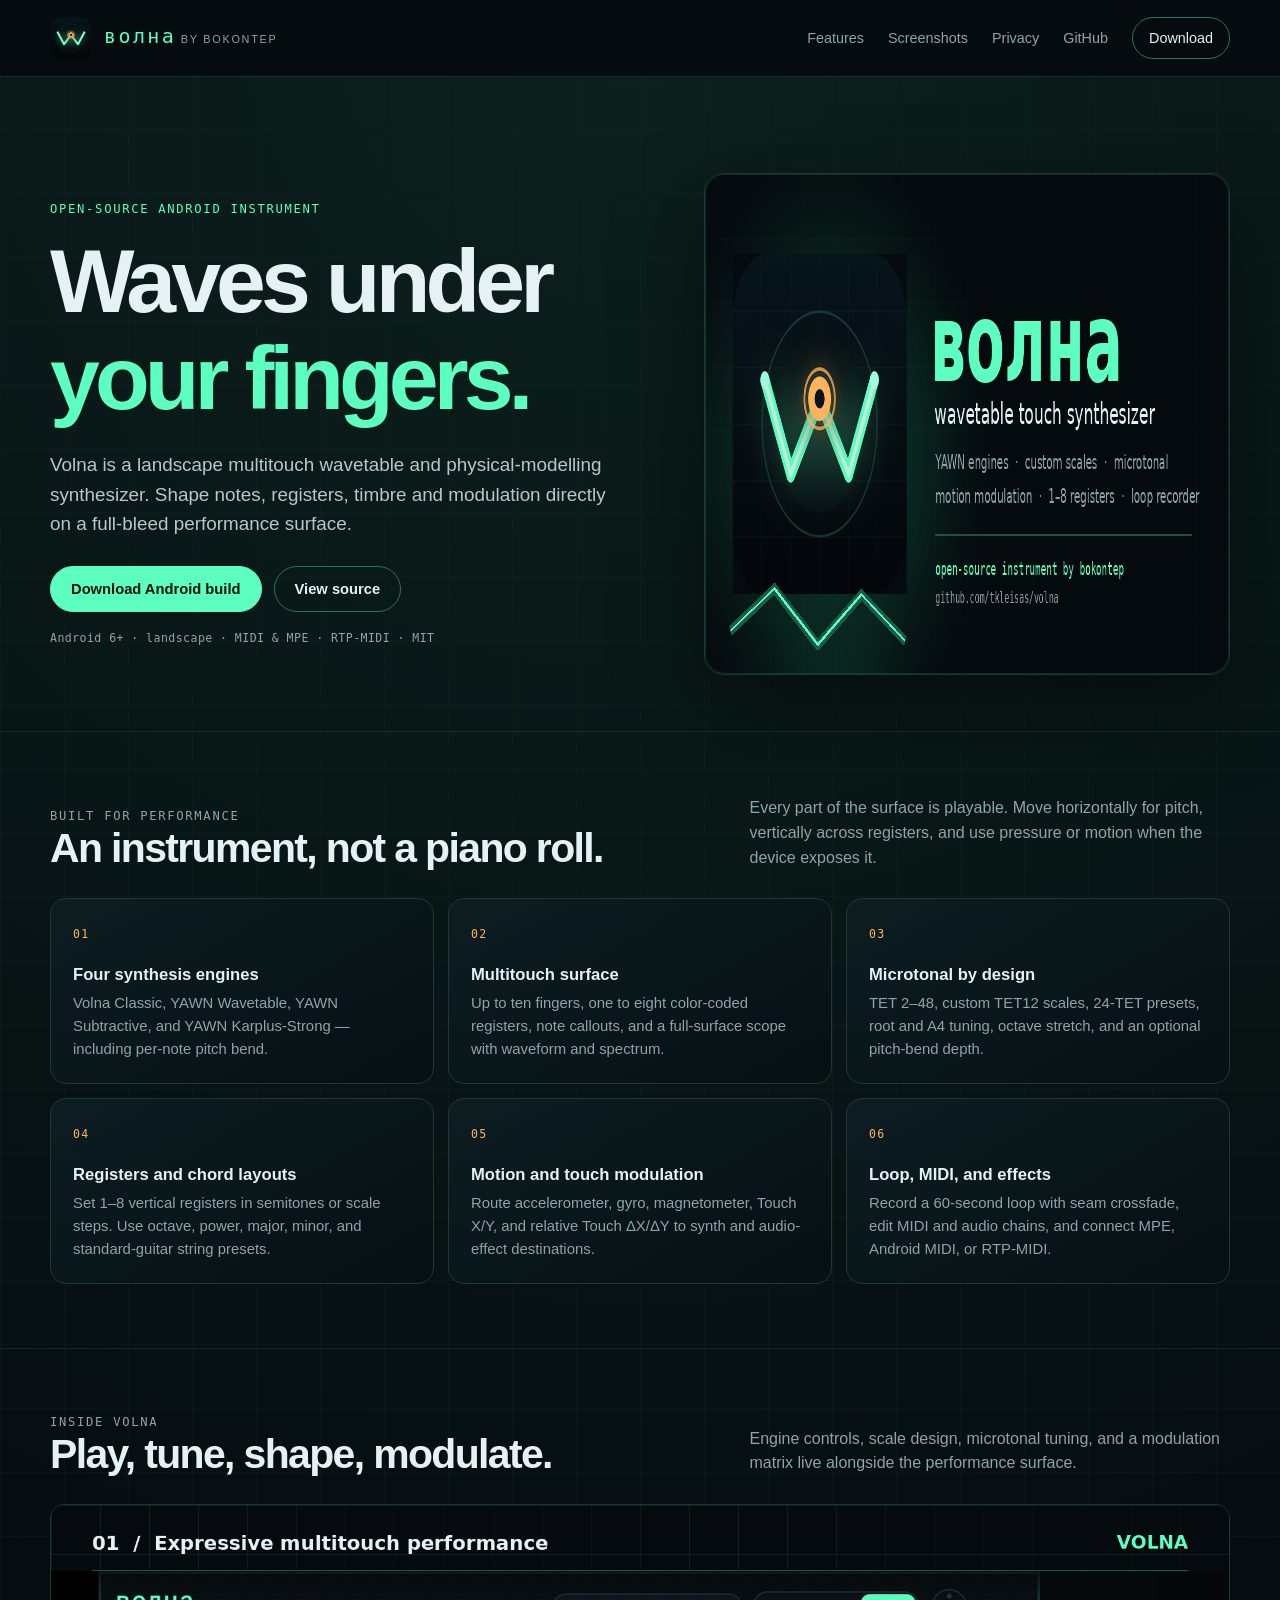
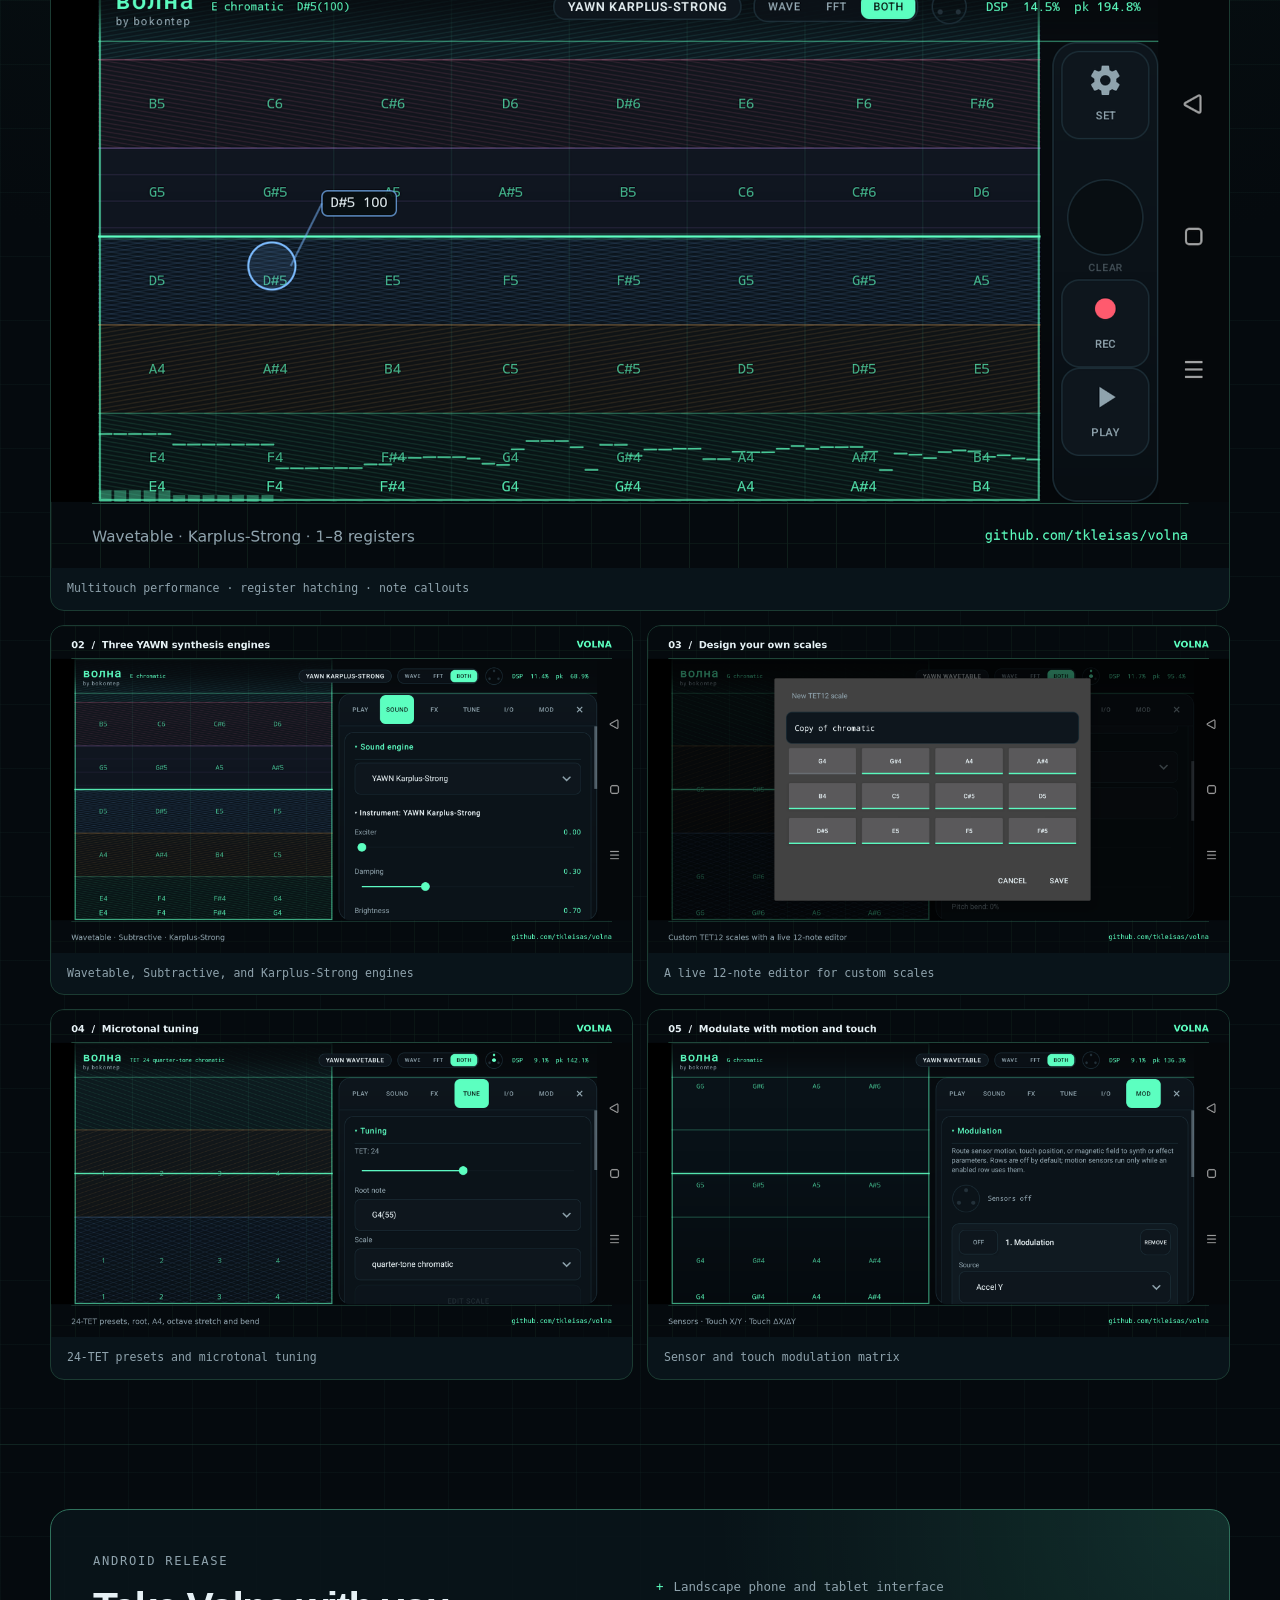
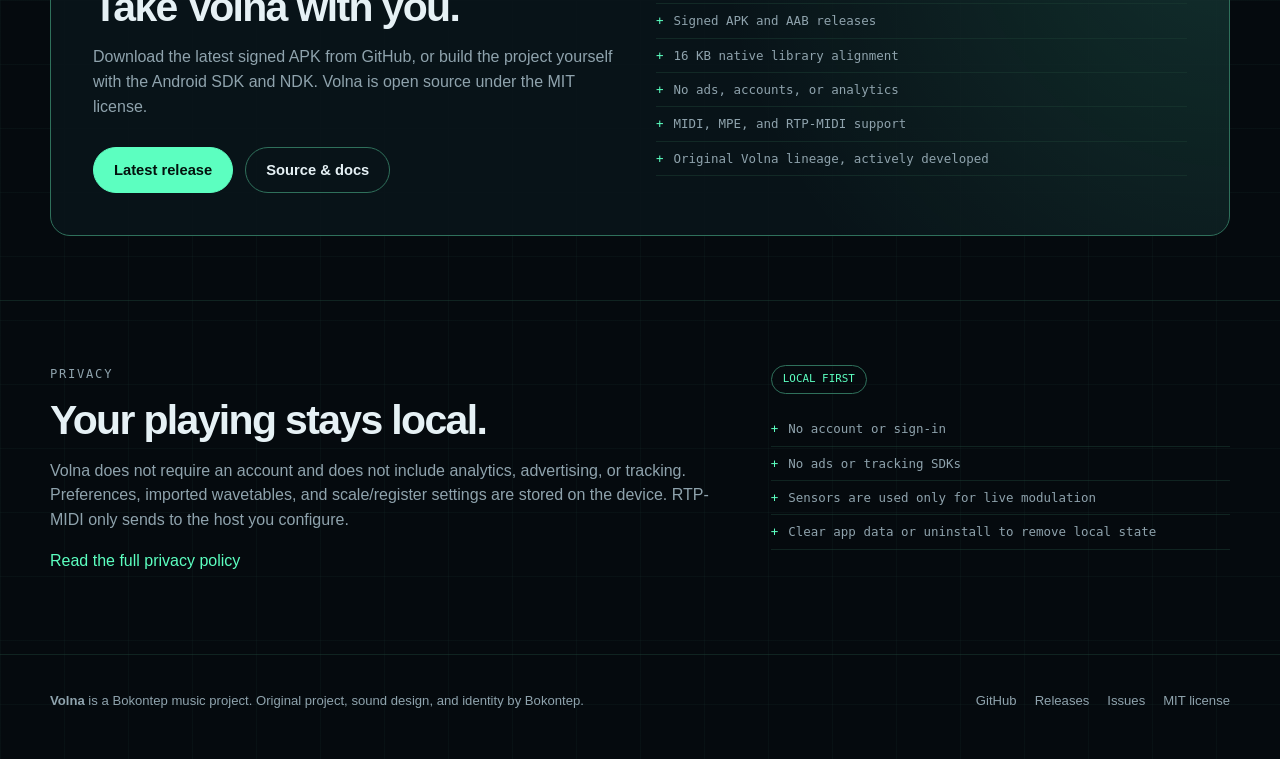
==== docs/index.html @ 293dfcb7 "docs: add the Volna GitHub Pages site Add a responsive project site and Play-required privacy policy" ====
<!doctype html>
<html lang="en">
<head>
  <meta charset="utf-8">
  <meta name="viewport" content="width=device-width, initial-scale=1">
  <title>Volna — wavetable touch synthesizer for Android</title>
  <meta name="description" content="Volna is a Bokontep music project: an open-source, multitouch wavetable and physical-modelling instrument for Android.">
  <meta name="theme-color" content="#050a0e">
  <meta property="og:title" content="Volna — wavetable touch synthesizer">
  <meta property="og:description" content="An expressive multitouch synth with YAWN engines, custom scales, 1–8 registers, motion modulation and a loop recorder.">
  <meta property="og:type" content="website">
  <meta property="og:image" content="https://tkleisas.github.io/volna/assets/feature-graphic.png">
  <meta name="twitter:card" content="summary_large_image">
  <link rel="icon" href="assets/icon.png">
  <link rel="stylesheet" href="styles.css">
</head>
<body>
  <header class="site-header">
    <div class="wrap nav">
      <a class="brand" href="./" aria-label="Volna home">
        <img src="assets/icon.png" alt="" width="42" height="42">
        <span>
          <span class="brand-word">волна</span>
          <span class="brand-by">by bokontep</span>
        </span>
      </a>
      <nav class="nav-links" aria-label="Main navigation">
        <a href="#features">Features</a>
        <a href="#screenshots">Screenshots</a>
        <a href="privacy.html">Privacy</a>
        <a href="https://github.com/tkleisas/volna">GitHub</a>
        <a class="nav-cta" href="https://github.com/tkleisas/volna/releases/latest">Download</a>
      </nav>
    </div>
  </header>

  <main>
    <section class="wrap hero">
      <div>
        <p class="eyebrow">Open-source Android instrument</p>
        <h1>Waves under<br><span>your fingers.</span></h1>
        <p class="lede">
          Volna is a landscape multitouch wavetable and physical-modelling
          synthesizer. Shape notes, registers, timbre and modulation directly
          on a full-bleed performance surface.
        </p>
        <div class="hero-actions">
          <a class="btn btn-primary" href="https://github.com/tkleisas/volna/releases/latest">Download Android build</a>
          <a class="btn" href="https://github.com/tkleisas/volna">View source</a>
        </div>
        <p class="meta">Android 6+ · landscape · MIDI &amp; MPE · RTP-MIDI · MIT</p>
      </div>
      <div class="hero-visual">
        <img src="assets/feature-graphic.png" alt="Volna neon wave icon and feature summary" width="1024" height="500">
      </div>
    </section>

    <section class="section" id="features">
      <div class="wrap">
        <div class="section-head">
          <div>
            <p class="eyebrow">Built for performance</p>
            <h2>An instrument, not a piano roll.</h2>
          </div>
          <p>
            Every part of the surface is playable. Move horizontally for pitch,
            vertically across registers, and use pressure or motion when the
            device exposes it.
          </p>
        </div>
        <div class="feature-grid">
          <article class="card">
            <span class="card-number">01</span>
            <h3>Four synthesis engines</h3>
            <p>Volna Classic, YAWN Wavetable, YAWN Subtractive, and YAWN Karplus-Strong — including per-note pitch bend.</p>
          </article>
          <article class="card">
            <span class="card-number">02</span>
            <h3>Multitouch surface</h3>
            <p>Up to ten fingers, one to eight color-coded registers, note callouts, and a full-surface scope with waveform and spectrum.</p>
          </article>
          <article class="card">
            <span class="card-number">03</span>
            <h3>Microtonal by design</h3>
            <p>TET 2–48, custom TET12 scales, 24-TET presets, root and A4 tuning, octave stretch, and an optional pitch-bend depth.</p>
          </article>
          <article class="card">
            <span class="card-number">04</span>
            <h3>Registers and chord layouts</h3>
            <p>Set 1–8 vertical registers in semitones or scale steps. Use octave, power, major, minor, and standard-guitar string presets.</p>
          </article>
          <article class="card">
            <span class="card-number">05</span>
            <h3>Motion and touch modulation</h3>
            <p>Route accelerometer, gyro, magnetometer, Touch X/Y, and relative Touch ΔX/ΔY to synth and audio-effect destinations.</p>
          </article>
          <article class="card">
            <span class="card-number">06</span>
            <h3>Loop, MIDI, and effects</h3>
            <p>Record a 60-second loop with seam crossfade, edit MIDI and audio chains, and connect MPE, Android MIDI, or RTP-MIDI.</p>
          </article>
        </div>
      </div>
    </section>

    <section class="section" id="screenshots">
      <div class="wrap">
        <div class="section-head">
          <div>
            <p class="eyebrow">Inside Volna</p>
            <h2>Play, tune, shape, modulate.</h2>
          </div>
          <p>Engine controls, scale design, microtonal tuning, and a modulation matrix live alongside the performance surface.</p>
        </div>
        <div class="gallery">
          <figure class="shot">
            <img loading="lazy" src="assets/screens/01-expressive-multitouch-performance.png" alt="Volna performance surface with a touch marker and register hatching" width="1920" height="1080">
            <figcaption>Multitouch performance · register hatching · note callouts</figcaption>
          </figure>
          <figure class="shot">
            <img loading="lazy" src="assets/screens/02-three-yawn-synthesis-engines.png" alt="YAWN Karplus-Strong engine controls" width="1920" height="1080">
            <figcaption>Wavetable, Subtractive, and Karplus-Strong engines</figcaption>
          </figure>
          <figure class="shot">
            <img loading="lazy" src="assets/screens/03-design-your-own-scales.png" alt="TET12 custom scale editor" width="1920" height="1080">
            <figcaption>A live 12-note editor for custom scales</figcaption>
          </figure>
          <figure class="shot">
            <img loading="lazy" src="assets/screens/04-microtonal-tuning.png" alt="24-TET microtonal scale selection" width="1920" height="1080">
            <figcaption>24-TET presets and microtonal tuning</figcaption>
          </figure>
          <figure class="shot">
            <img loading="lazy" src="assets/screens/05-modulate-with-motion-and-touch.png" alt="Volna modulation matrix with sensor and touch sources" width="1920" height="1080">
            <figcaption>Sensor and touch modulation matrix</figcaption>
          </figure>
        </div>
      </div>
    </section>

    <section class="section" id="download">
      <div class="wrap download">
        <div>
          <p class="eyebrow">Android release</p>
          <h2>Take Volna with you.</h2>
          <p>
            Download the latest signed APK from GitHub, or build the project
            yourself with the Android SDK and NDK. Volna is open source under
            the MIT license.
          </p>
          <div class="hero-actions">
            <a class="btn btn-primary" href="https://github.com/tkleisas/volna/releases/latest">Latest release</a>
            <a class="btn" href="https://github.com/tkleisas/volna">Source &amp; docs</a>
          </div>
        </div>
        <ul class="checks">
          <li>Landscape phone and tablet interface</li>
          <li>Signed APK and AAB releases</li>
          <li>16 KB native library alignment</li>
          <li>No ads, accounts, or analytics</li>
          <li>MIDI, MPE, and RTP-MIDI support</li>
          <li>Original Volna lineage, actively developed</li>
        </ul>
      </div>
    </section>

    <section class="section" id="privacy">
      <div class="wrap privacy">
        <div>
          <p class="eyebrow">Privacy</p>
          <h2>Your playing stays local.</h2>
          <p>
            Volna does not require an account and does not include analytics,
            advertising, or tracking. Preferences, imported wavetables, and
            scale/register settings are stored on the device. RTP-MIDI only
            sends to the host you configure.
          </p>
          <p><a href="privacy.html">Read the full privacy policy</a></p>
        </div>
        <div>
          <span class="pill">LOCAL FIRST</span>
          <ul class="checks">
            <li>No account or sign-in</li>
            <li>No ads or tracking SDKs</li>
            <li>Sensors are used only for live modulation</li>
            <li>Clear app data or uninstall to remove local state</li>
          </ul>
        </div>
      </div>
    </section>
  </main>

  <footer class="site-footer">
    <div class="wrap footer-row">
      <div>
        <strong>Volna</strong> is a Bokontep music project. Original project,
        sound design, and identity by Bokontep.
      </div>
      <div class="footer-links">
        <a href="https://github.com/tkleisas/volna">GitHub</a>
        <a href="https://github.com/tkleisas/volna/releases">Releases</a>
        <a href="https://github.com/tkleisas/volna/issues">Issues</a>
        <a href="https://github.com/tkleisas/volna/blob/master/LICENSE">MIT license</a>
      </div>
    </div>
  </footer>
</body>
</html>
---- docs/styles.css ----
:root {
  --bg: #050a0e;
  --bg-raised: #09141a;
  --bg-card: rgba(13, 30, 34, 0.82);
  --line: #1b3b32;
  --line-bright: #2f705b;
  --text: #e6f1f5;
  --muted: #8fa3ad;
  --accent: #5cffc0;
  --accent-dim: #38b98b;
  --amber: #ffb35c;
  --danger: #ff5a6e;
  --mono: "DejaVu Sans Mono", "SFMono-Regular", Consolas, monospace;
  --sans: "Inter", "Segoe UI", Roboto, Helvetica, Arial, sans-serif;
  color-scheme: dark;
}

* {
  box-sizing: border-box;
}

html {
  scroll-behavior: smooth;
}

body {
  margin: 0;
  background:
    linear-gradient(rgba(27, 59, 50, 0.16) 1px, transparent 1px),
    linear-gradient(90deg, rgba(27, 59, 50, 0.16) 1px, transparent 1px),
    radial-gradient(circle at 50% 0%, #0c211e 0, var(--bg) 48%);
  background-size: 64px 64px, 64px 64px, auto;
  color: var(--text);
  font-family: var(--sans);
  line-height: 1.55;
}

a {
  color: var(--accent);
  text-decoration: none;
}

a:hover {
  color: #b9ffe1;
}

img {
  max-width: 100%;
  display: block;
}

.wrap {
  width: min(1180px, calc(100% - 40px));
  margin: 0 auto;
}

.site-header {
  position: sticky;
  top: 0;
  z-index: 20;
  border-bottom: 1px solid rgba(47, 112, 91, 0.35);
  background: rgba(5, 10, 14, 0.86);
  backdrop-filter: blur(18px);
}

.nav {
  min-height: 76px;
  display: flex;
  align-items: center;
  justify-content: space-between;
  gap: 24px;
}

.brand {
  display: flex;
  align-items: center;
  gap: 12px;
  color: var(--text);
}

.brand img {
  width: 42px;
  height: 42px;
  border-radius: 12px;
}

.brand-word {
  font-family: var(--mono);
  font-size: 1.25rem;
  letter-spacing: 0.12em;
  color: var(--accent);
  line-height: 1;
}

.brand-by {
  color: var(--muted);
  font-size: 0.68rem;
  letter-spacing: 0.16em;
  text-transform: uppercase;
}

.nav-links {
  display: flex;
  align-items: center;
  gap: 24px;
  font-size: 0.9rem;
  color: var(--muted);
}

.nav-links a {
  color: var(--muted);
}

.nav-links a:hover {
  color: var(--text);
}

.nav-cta {
  border: 1px solid var(--line-bright);
  border-radius: 999px;
  padding: 9px 16px;
  color: var(--text) !important;
}

.nav-cta:hover {
  border-color: var(--accent);
  background: rgba(92, 255, 192, 0.08);
}

.hero {
  padding: clamp(48px, 8vw, 96px) 0 56px;
  display: grid;
  grid-template-columns: 1.05fr 0.95fr;
  gap: clamp(32px, 6vw, 72px);
  align-items: center;
}

.eyebrow {
  margin: 0 0 14px;
  color: var(--accent);
  font-family: var(--mono);
  font-size: 0.76rem;
  letter-spacing: 0.14em;
  text-transform: uppercase;
}

h1,
h2,
h3 {
  line-height: 1.08;
  margin: 0;
}

h1 {
  margin: 0;
  font-size: clamp(2.8rem, 7vw, 6rem);
  letter-spacing: -0.055em;
  font-weight: 750;
}

h1 span {
  color: var(--accent);
}

.lede {
  max-width: 54ch;
  margin: 24px 0 0;
  color: #b7c7cf;
  font-size: clamp(1rem, 1.6vw, 1.18rem);
}

.hero-actions {
  display: flex;
  flex-wrap: wrap;
  gap: 12px;
  margin-top: 28px;
}

.btn {
  display: inline-flex;
  align-items: center;
  justify-content: center;
  min-height: 46px;
  padding: 0 20px;
  border-radius: 999px;
  border: 1px solid var(--line-bright);
  color: var(--text);
  font-weight: 650;
  font-size: 0.92rem;
}

.btn:hover {
  color: var(--text);
  border-color: var(--accent);
  background: rgba(92, 255, 192, 0.08);
}

.btn-primary {
  border-color: var(--accent);
  background: var(--accent);
  color: #03120d;
}

.btn-primary:hover {
  background: #9cffe0;
  color: #03120d;
}

.meta {
  margin: 18px 0 0;
  color: var(--muted);
  font-family: var(--mono);
  font-size: 0.72rem;
  letter-spacing: 0.04em;
}

.hero-visual {
  position: relative;
  border: 1px solid var(--line);
  border-radius: 20px;
  overflow: hidden;
  box-shadow: 0 30px 90px rgba(0, 0, 0, 0.45);
}

.hero-visual::after {
  content: "";
  position: absolute;
  inset: 0;
  pointer-events: none;
  border-radius: inherit;
  box-shadow: inset 0 0 0 1px rgba(92, 255, 192, 0.12);
}

.section {
  padding: 64px 0;
  border-top: 1px solid rgba(27, 59, 50, 0.55);
}

.section-head {
  display: flex;
  align-items: end;
  justify-content: space-between;
  gap: 24px;
  margin-bottom: 28px;
}

.section-head p {
  max-width: 54ch;
  margin: 0;
  color: var(--muted);
}

h2 {
  margin: 0;
  font-size: clamp(1.8rem, 3.2vw, 2.6rem);
  letter-spacing: -0.04em;
}

.feature-grid {
  display: grid;
  grid-template-columns: repeat(3, minmax(0, 1fr));
  gap: 14px;
}

.card {
  border: 1px solid var(--line);
  border-radius: 16px;
  padding: 22px;
  background: linear-gradient(150deg, rgba(13, 30, 34, 0.9), rgba(6, 15, 19, 0.9));
}

.card-number {
  color: var(--amber);
  font-family: var(--mono);
  font-size: 0.72rem;
  letter-spacing: 0.12em;
}

.card h3 {
  margin: 20px 0 8px;
  font-size: 1.04rem;
}

.card p {
  margin: 0;
  color: var(--muted);
  font-size: 0.93rem;
}

.gallery {
  display: grid;
  grid-template-columns: repeat(2, minmax(0, 1fr));
  gap: 14px;
}

.shot {
  margin: 0;
  border: 1px solid var(--line);
  border-radius: 14px;
  overflow: hidden;
  background: var(--bg-raised);
}

.shot img {
  width: 100%;
  height: auto;
}

.shot figcaption {
  padding: 12px 16px;
  color: var(--muted);
  font-family: var(--mono);
  font-size: 0.72rem;
}

.shot:first-child {
  grid-column: 1 / -1;
}

.download {
  display: grid;
  grid-template-columns: 1fr 1fr;
  gap: 32px;
  align-items: start;
  border: 1px solid var(--line-bright);
  border-radius: 20px;
  padding: clamp(24px, 4vw, 42px);
  background:
    radial-gradient(circle at 100% 0%, rgba(92, 255, 192, 0.12), transparent 42%),
    rgba(9, 20, 26, 0.9);
}

.download p {
  color: var(--muted);
}

.download h2 {
  margin-bottom: 12px;
}

.checks {
  margin: 18px 0 0;
  padding: 0;
  list-style: none;
  color: var(--muted);
  font-family: var(--mono);
  font-size: 0.78rem;
}

.checks li {
  padding: 7px 0;
  border-bottom: 1px solid rgba(27, 59, 50, 0.55);
}

.checks li::before {
  content: "+";
  color: var(--accent);
  margin-right: 10px;
}

.privacy {
  display: grid;
  grid-template-columns: 1.2fr 0.8fr;
  gap: 32px;
}

.privacy p,
.privacy li {
  color: var(--muted);
}

.pill {
  display: inline-block;
  border: 1px solid var(--line-bright);
  border-radius: 999px;
  padding: 5px 11px;
  color: var(--accent);
  font-family: var(--mono);
  font-size: 0.68rem;
}

.site-footer {
  padding: 36px 0 48px;
  border-top: 1px solid rgba(27, 59, 50, 0.55);
  color: var(--muted);
  font-size: 0.82rem;
}

.footer-row {
  display: flex;
  justify-content: space-between;
  gap: 20px;
  flex-wrap: wrap;
}

.footer-links {
  display: flex;
  gap: 18px;
  flex-wrap: wrap;
}

.footer-links a {
  color: var(--muted);
}

.footer-links a:hover {
  color: var(--accent);
}

.legal {
  max-width: 820px;
  padding: 72px 0;
}

.legal h1 {
  font-size: clamp(2.3rem, 5vw, 4rem);
  margin-bottom: 12px;
}

.legal h2 {
  font-size: 1.3rem;
  margin-top: 38px;
  margin-bottom: 10px;
}

.legal p,
.legal li {
  color: #b7c7cf;
}

.legal li {
  margin: 8px 0;
}

.legal .updated {
  color: var(--muted);
  font-family: var(--mono);
  font-size: 0.75rem;
}

@media (max-width: 900px) {
  .hero,
  .download,
  .privacy {
    grid-template-columns: 1fr;
  }

  .feature-grid {
    grid-template-columns: repeat(2, minmax(0, 1fr));
  }

  .hero-visual {
    max-width: 720px;
  }
}

@media (max-width: 640px) {
  .wrap {
    width: min(100% - 28px, 1180px);
  }

  .nav {
    min-height: 64px;
  }

  .nav-links a:not(.nav-cta) {
    display: none;
  }

  .brand img {
    width: 36px;
    height: 36px;
  }

  .feature-grid,
  .gallery {
    grid-template-columns: 1fr;
  }

  .shot:first-child {
    grid-column: auto;
  }

  .section {
    padding: 48px 0;
  }

  .section-head {
    display: block;
  }

  .section-head p {
    margin-top: 10px;
  }
}

@media (prefers-reduced-motion: reduce) {
  html {
    scroll-behavior: auto;
  }
}
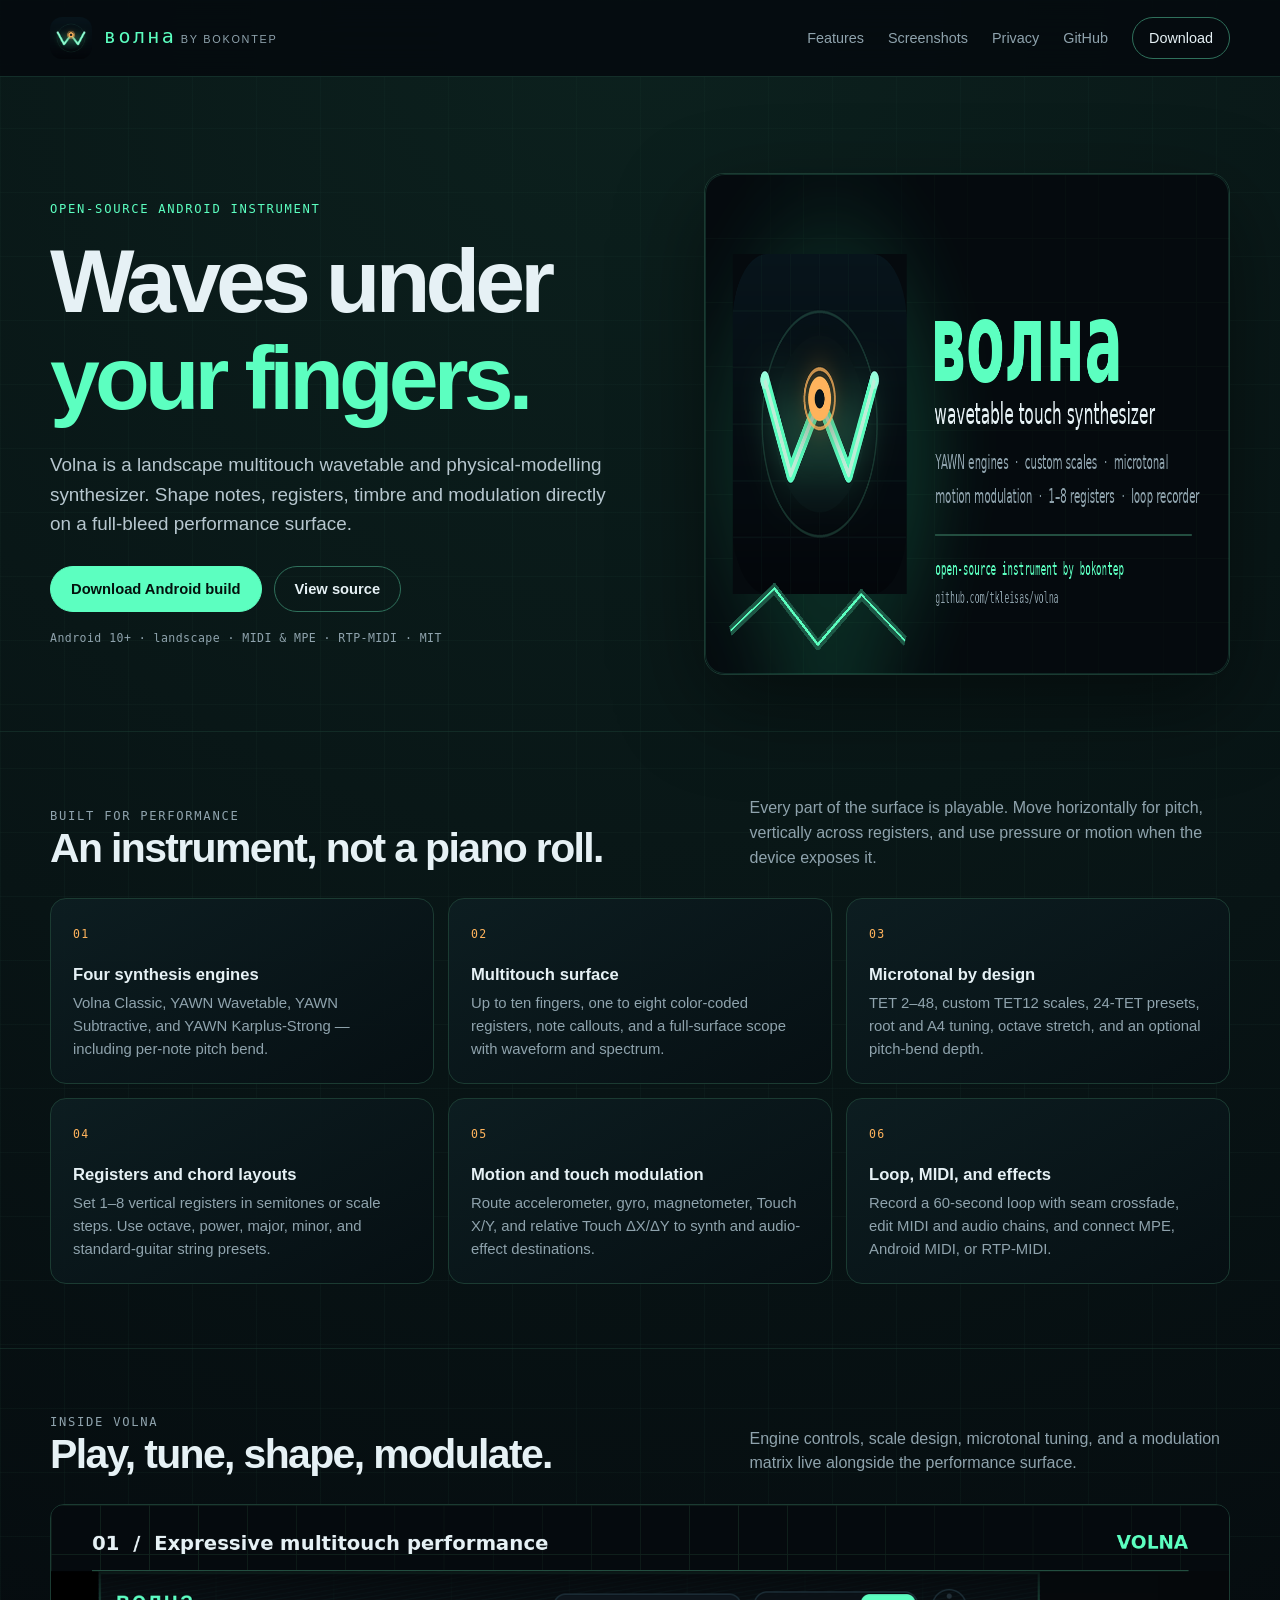
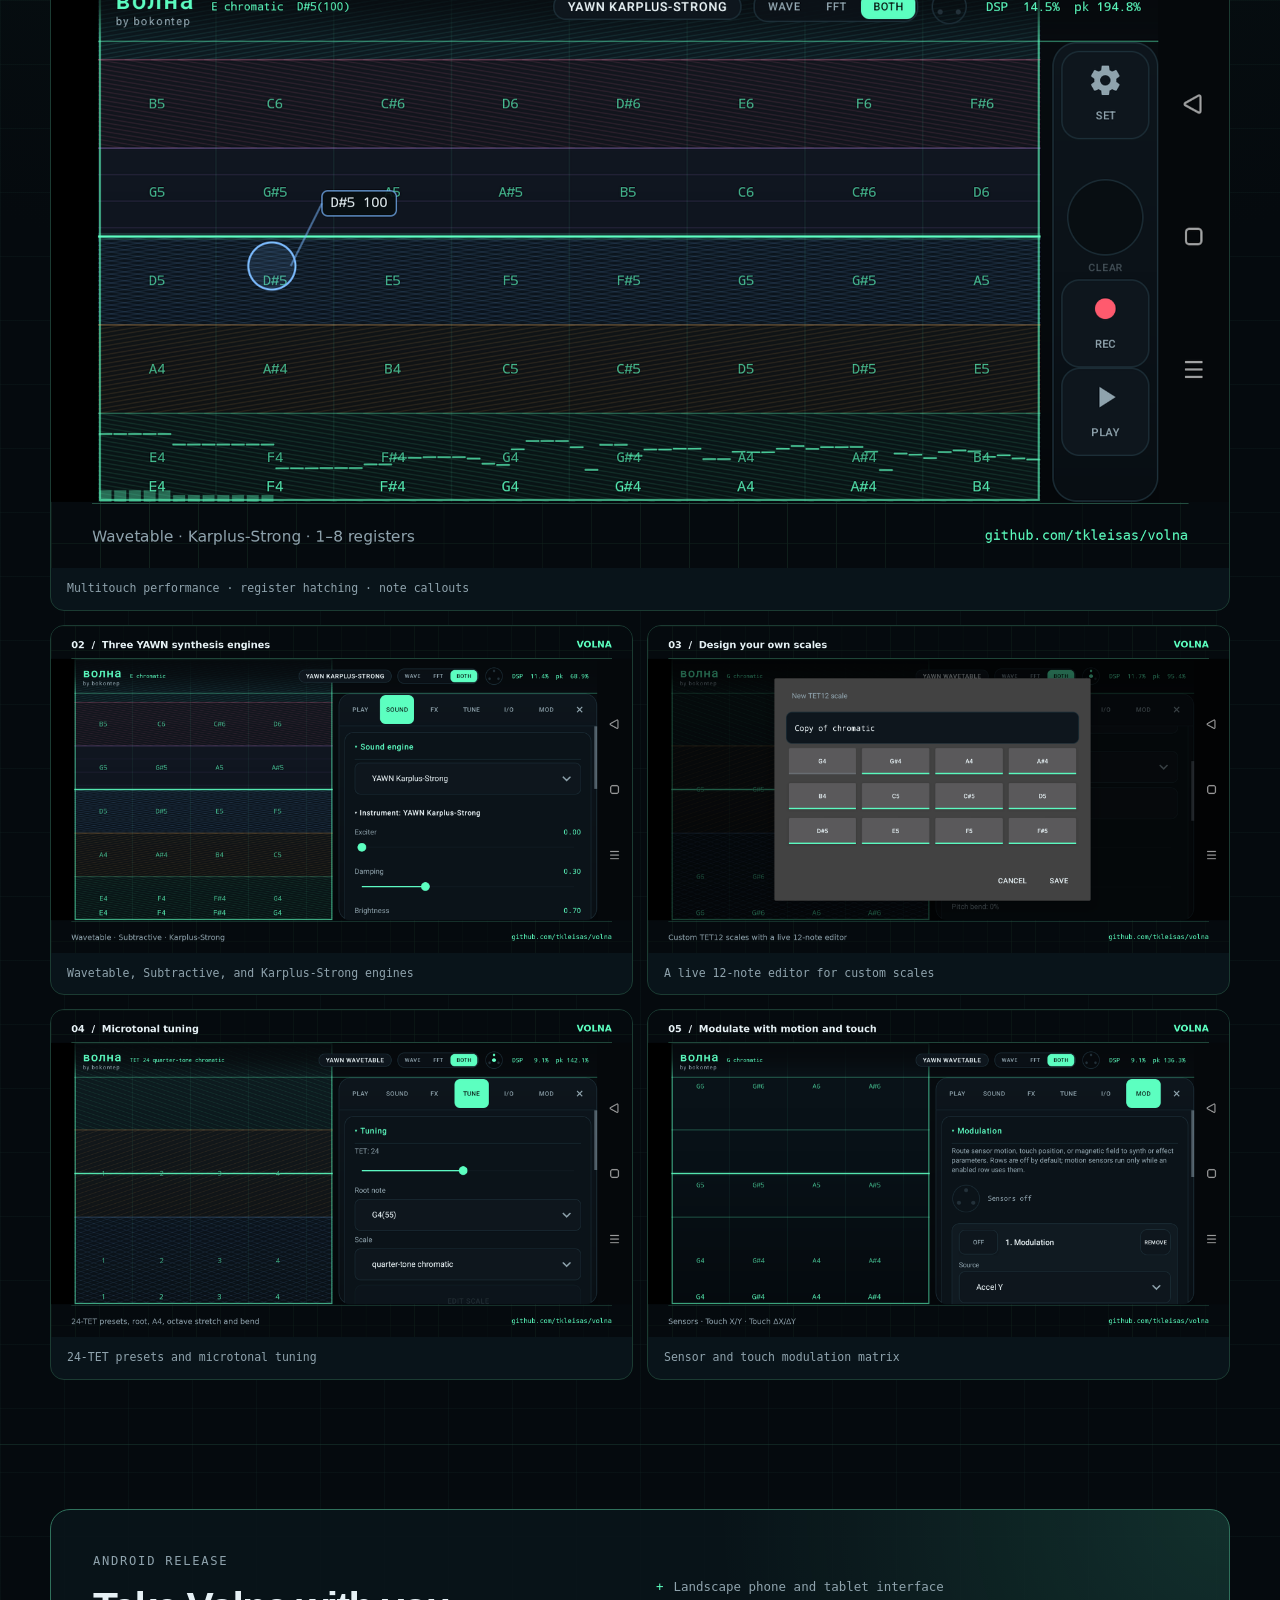
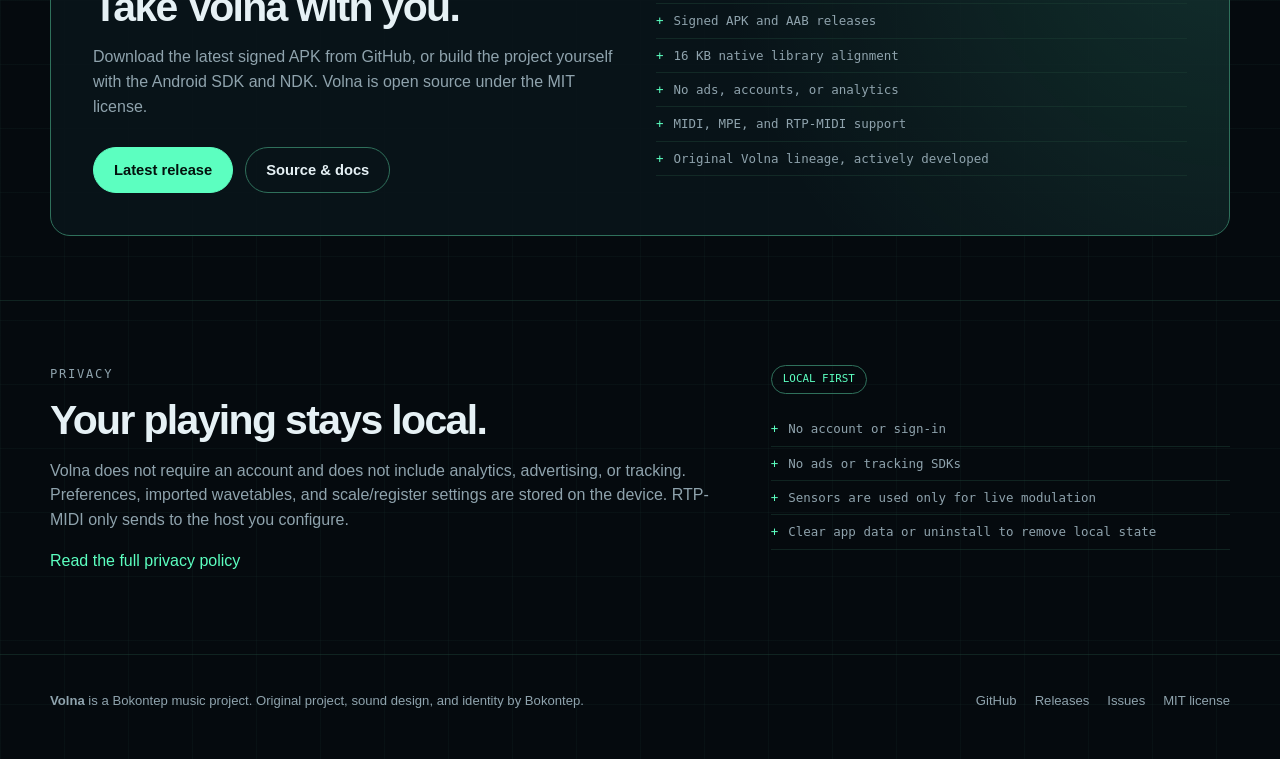
==== commit 657d99c0: "build: target Android 10+ and Android 16 SDK Raise minSdk to 29, compileSdk/targetSdk to 36, and mat" ====
--- a/docs/index.html
+++ b/docs/index.html
@@ -48,7 +48,7 @@
           <a class="btn btn-primary" href="https://github.com/tkleisas/volna/releases/latest">Download Android build</a>
           <a class="btn" href="https://github.com/tkleisas/volna">View source</a>
         </div>
-        <p class="meta">Android 6+ · landscape · MIDI &amp; MPE · RTP-MIDI · MIT</p>
+        <p class="meta">Android 10+ · landscape · MIDI &amp; MPE · RTP-MIDI · MIT</p>
       </div>
       <div class="hero-visual">
         <img src="assets/feature-graphic.png" alt="Volna neon wave icon and feature summary" width="1024" height="500">
